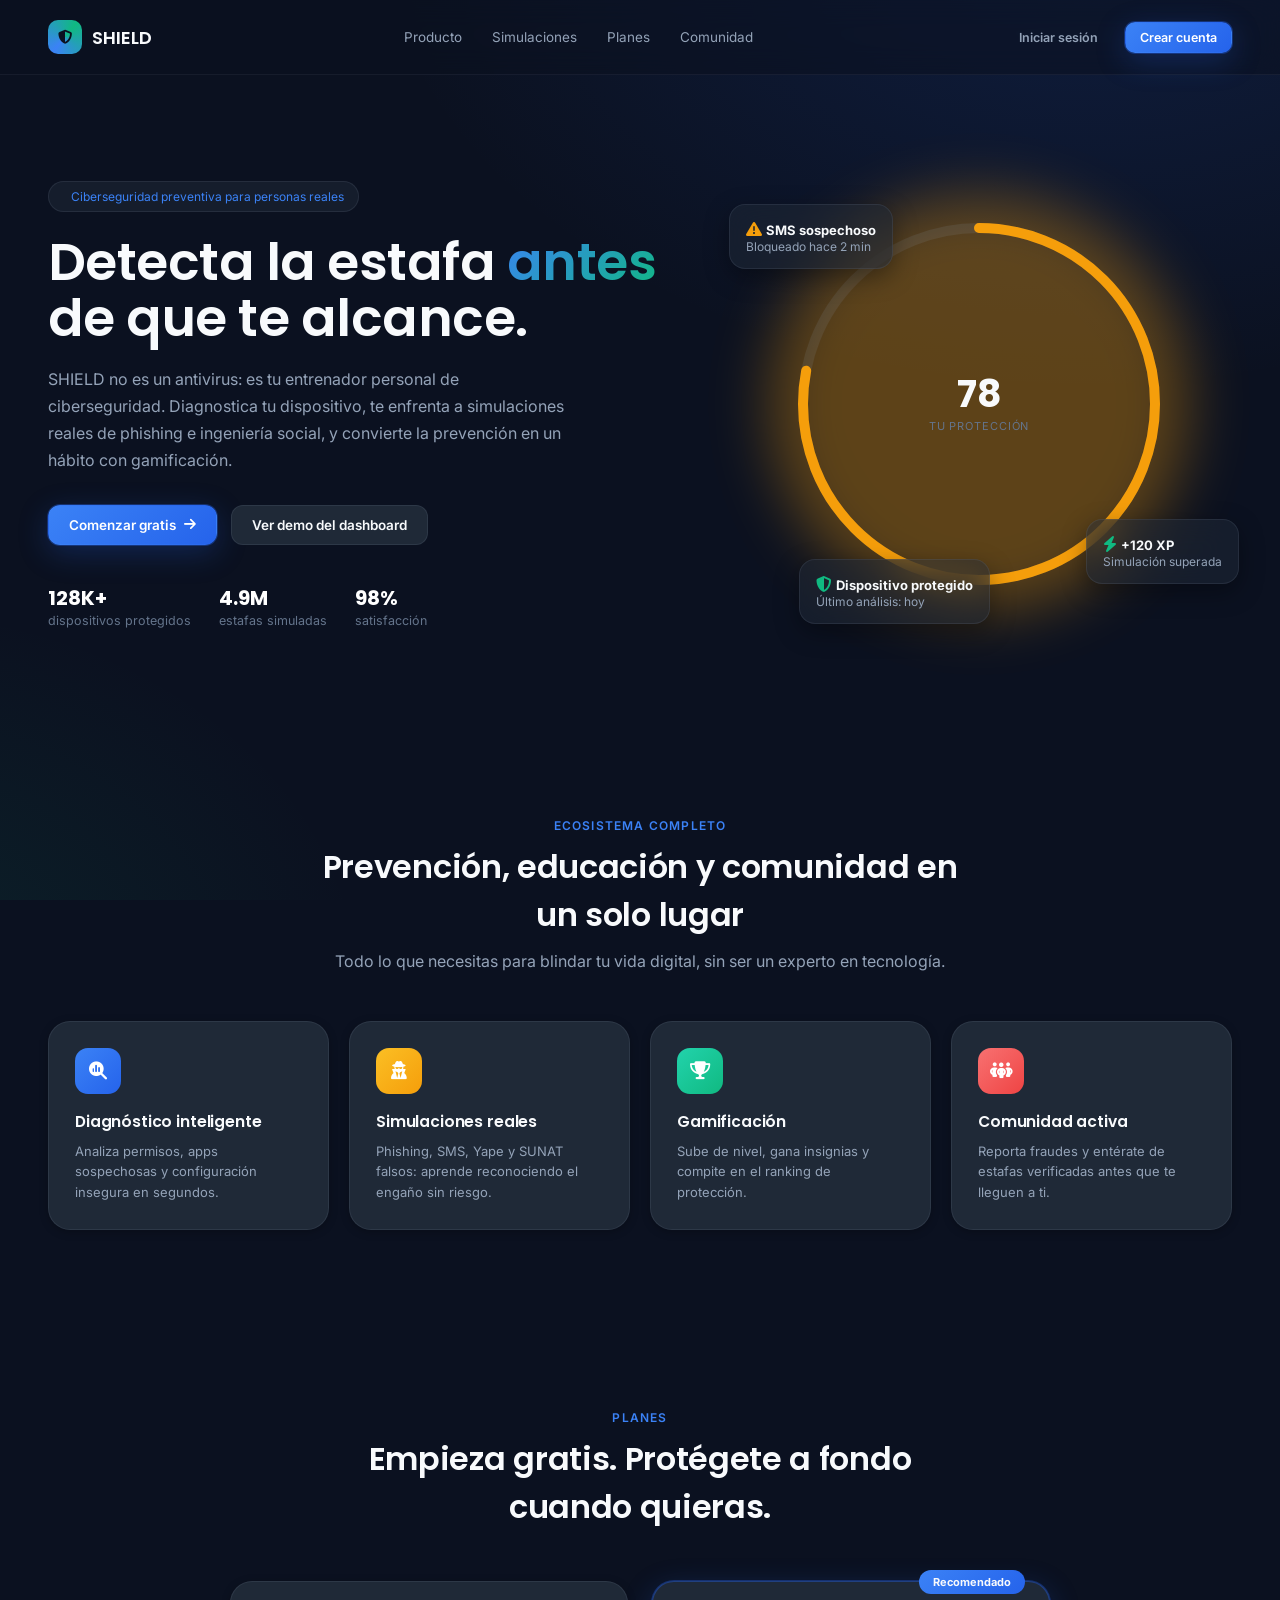
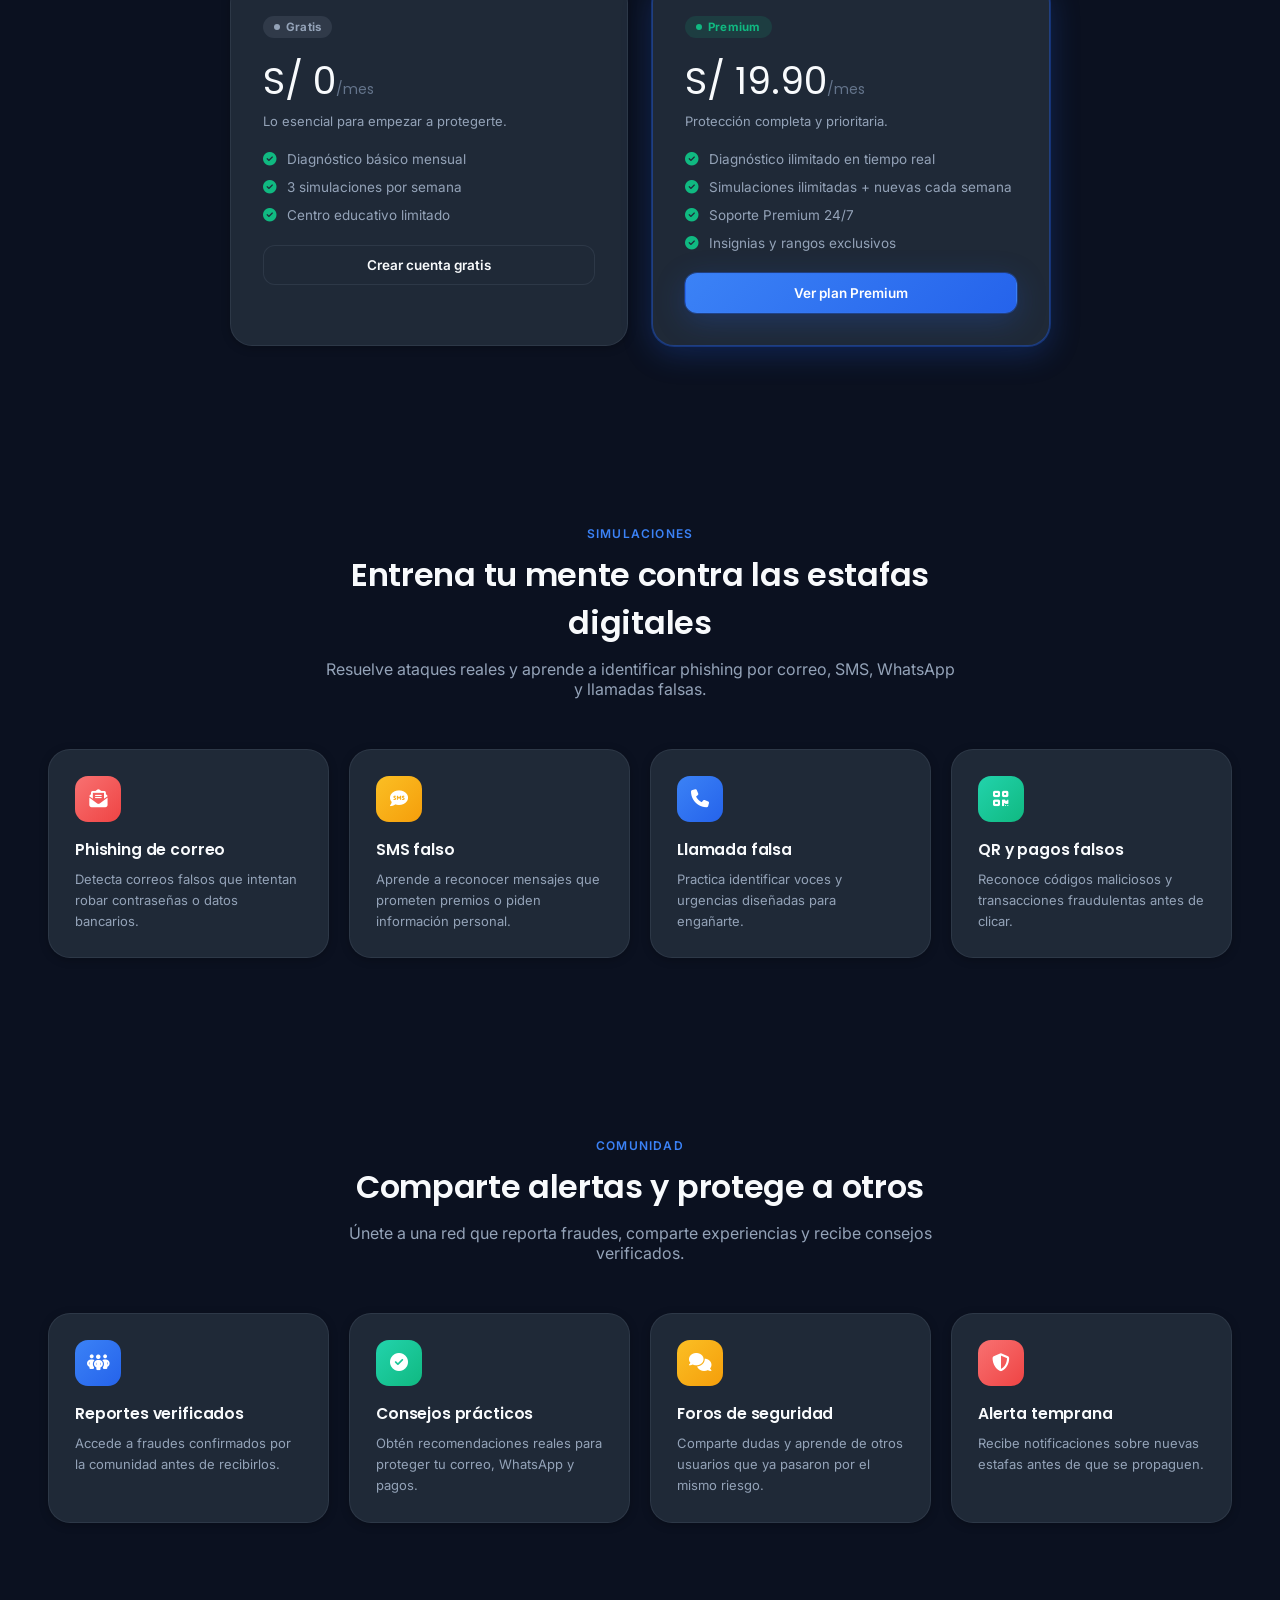
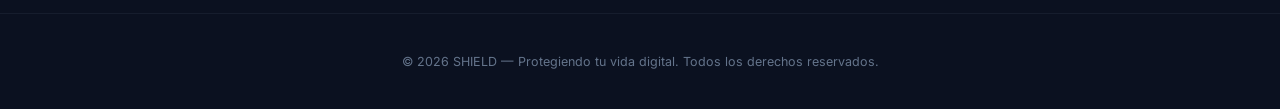
==== index.html @ 195b46ca "Ingresando el sistema SHIELD en un repositorio" ====
<!DOCTYPE html>
<html lang="es">
<head>
<meta charset="UTF-8">
<meta name="viewport" content="width=device-width, initial-scale=1.0">
<title>SHIELD — Protegiendo tu vida digital</title>
<link rel="preconnect" href="https://fonts.googleapis.com">
<link href="https://fonts.googleapis.com/css2?family=Inter:wght@400;500;600;700&family=Poppins:wght@500;600;700&family=Roboto+Mono:wght@500&display=swap" rel="stylesheet">
<link rel="stylesheet" href="https://cdnjs.cloudflare.com/ajax/libs/font-awesome/6.5.1/css/all.min.css">
<link rel="stylesheet" href="style.css">
<style>
  /* Estilos exclusivos de la landing (no forman parte del shell de la app) */
  body{ overflow-x:hidden; }
  .lp-nav{
    position:fixed; top:0; left:0; right:0; z-index:50; display:flex; align-items:center; justify-content:space-between;
    padding:20px 48px; backdrop-filter: blur(14px); background:rgba(11,17,32,.55); border-bottom:1px solid var(--border-soft);
  }
  .lp-nav .brand{ display:flex; align-items:center; gap:10px; font-family:var(--font-display); font-weight:600; font-size:18px; }
  .lp-nav .brand .mark{ width:34px; height:34px; border-radius:10px; background:conic-gradient(from 220deg,var(--secondary),var(--success),var(--secondary)); display:flex; align-items:center; justify-content:center; }
  .lp-nav .brand .mark i{ color:#0B1120; font-size:14px; }
  .lp-nav .links{ display:flex; gap:30px; font-size:13.5px; color:var(--text-dim); }
  .lp-nav .links a:hover{ color:#fff; }
  .lp-nav .cta{ display:flex; gap:12px; }

  .hero{ padding:180px 48px 100px; display:grid; grid-template-columns:1.1fr .9fr; gap:60px; max-width:1400px; margin:0 auto; align-items:center; }
  .hero-eyebrow{ display:inline-flex; align-items:center; gap:8px; padding:7px 14px; border-radius:999px; border:1px solid var(--border); background:var(--card-glass); font-size:12px; color:var(--secondary); margin-bottom:22px; }
  .hero h1{ font-size:52px; line-height:1.08; margin-bottom:20px; }
  .hero h1 span{ background:linear-gradient(135deg,var(--secondary),var(--success)); -webkit-background-clip:text; background-clip:text; color:transparent; }
  .hero p.lead{ font-size:16px; color:var(--text-dim); max-width:520px; line-height:1.7; margin-bottom:30px; }
  .hero-cta{ display:flex; gap:14px; margin-bottom:38px; }
  .hero-trust{ display:flex; gap:28px; color:var(--text-faint); font-size:12.5px; }
  .hero-trust b{ color:#fff; display:block; font-family:var(--font-display); font-size:20px; }

  .hero-visual{ position:relative; display:flex; align-items:center; justify-content:center; }
  .hero-visual .halo-wrap{ position:relative; width:380px; height:380px; }
  .float-card{
    position:absolute; background:var(--card-glass); border:1px solid var(--border); backdrop-filter: blur(16px);
    border-radius:16px; padding:14px 16px; box-shadow: var(--shadow-md); animation: floaty 5s ease-in-out infinite;
  }
  .float-card.c1{ top:-10px; left:-60px; animation-delay:.2s; }
  .float-card.c2{ bottom:10px; right:-70px; animation-delay:1s; }
  .float-card.c3{ bottom:-30px; left:10px; animation-delay:1.6s; }
  @keyframes floaty{ 0%,100%{ transform:translateY(0);} 50%{ transform:translateY(-12px);} }

  .lp-section{ padding:90px 48px; max-width:1400px; margin:0 auto; }
  .lp-section-head{ text-align:center; max-width:640px; margin:0 auto 50px; }
  .lp-section-head .eyebrow{ color:var(--secondary); font-size:12px; text-transform:uppercase; letter-spacing:.1em; font-weight:600; }
  .lp-section-head h2{ font-size:32px; margin-top:10px; }
  .lp-section-head p{ margin-top:12px; }

  .feature-grid{ display:grid; grid-template-columns:repeat(4,1fr); gap:20px; }
  .feature-card{ padding:26px; }
  .feature-card .icn{ width:46px; height:46px; border-radius:13px; display:flex; align-items:center; justify-content:center; font-size:18px; color:#fff; margin-bottom:16px; }
  .feature-card h3{ font-size:15.5px; margin-bottom:8px; }
  .feature-card p{ font-size:13px; line-height:1.6; }

  .plans-grid{ display:grid; grid-template-columns:1fr 1fr; gap:24px; max-width:820px; margin:0 auto; }
  .plan-card{ padding:32px; position:relative; }
  .plan-card.featured{ border:1px solid rgba(37,99,235,.4); box-shadow: var(--shadow-glow-blue); }
  .plan-card .tag{ position:absolute; top:-12px; right:24px; background:linear-gradient(135deg,var(--secondary),var(--primary)); padding:5px 14px; border-radius:999px; font-size:11px; font-weight:700; }
  .plan-card .price{ font-family:var(--font-display); font-size:38px; margin:14px 0 4px; }
  .plan-card ul{ margin:22px 0; display:flex; flex-direction:column; gap:12px; }
  .plan-card li{ display:flex; gap:10px; font-size:13.5px; color:var(--text-dim); }
  .plan-card li i{ color:var(--success); margin-top:2px; }

  .lp-footer{ padding:40px 48px; border-top:1px solid var(--border-soft); text-align:center; color:var(--text-faint); font-size:12.5px; }

  @media (max-width:1024px){
    .hero{ grid-template-columns:1fr; padding-top:140px; }
    .hero-visual{ order:-1; }
    .feature-grid{ grid-template-columns:repeat(2,1fr); }
    .plans-grid{ grid-template-columns:1fr; }
    .lp-nav .links{ display:none; }
  }
</style>
</head>
<body>

<nav class="lp-nav">
  <div class="brand"><div class="mark"><i class="fa-solid fa-shield-halved"></i></div> SHIELD</div>
  <div class="links">
    <a href="#producto">Producto</a>
    <a href="#simulaciones">Simulaciones</a>
    <a href="#planes">Planes</a>
    <a href="#comunidad">Comunidad</a>
  </div>
  <div class="cta">
    <a href="login.html" class="btn btn-ghost btn-sm">Iniciar sesión</a>
    <a href="login.html#registro" class="btn btn-primary btn-sm">Crear cuenta</a>
  </div>
</nav>

<header class="hero">
  <div>
    <div class="hero-eyebrow"><i class="fa-solid fa-sparkles"></i> Ciberseguridad preventiva para personas reales</div>
    <h1>Detecta la estafa <span>antes</span> de que te alcance.</h1>
    <p class="lead">SHIELD no es un antivirus: es tu entrenador personal de ciberseguridad. Diagnostica tu dispositivo, te enfrenta a simulaciones reales de phishing e ingeniería social, y convierte la prevención en un hábito con gamificación.</p>
    <div class="hero-cta">
      <a href="login.html#registro" class="btn btn-primary">Comenzar gratis <i class="fa-solid fa-arrow-right"></i></a>
      <a href="dashboard.html" class="btn btn-secondary">Ver demo del dashboard</a>
    </div>
    <div class="hero-trust">
      <div><b>128K+</b> dispositivos protegidos</div>
      <div><b>4.9M</b> estafas simuladas</div>
      <div><b>98%</b> satisfacción</div>
    </div>
  </div>
  <div class="hero-visual">
    <div class="halo-wrap">
      <div id="heroGauge"></div>
      <div class="float-card c1"><i class="fa-solid fa-triangle-exclamation text-warning"></i> <b class="fs-13">SMS sospechoso</b><p class="fs-12">Bloqueado hace 2 min</p></div>
      <div class="float-card c2"><i class="fa-solid fa-bolt text-success"></i> <b class="fs-13">+120 XP</b><p class="fs-12">Simulación superada</p></div>
      <div class="float-card c3"><i class="fa-solid fa-shield-halved text-success"></i> <b class="fs-13">Dispositivo protegido</b><p class="fs-12">Último análisis: hoy</p></div>
    </div>
  </div>
</header>

<section class="lp-section" id="producto">
  <div class="lp-section-head">
    <div class="eyebrow">Ecosistema completo</div>
    <h2>Prevención, educación y comunidad en un solo lugar</h2>
    <p>Todo lo que necesitas para blindar tu vida digital, sin ser un experto en tecnología.</p>
  </div>
  <div class="feature-grid">
    <div class="card feature-card">
      <div class="icn bg-blue"><i class="fa-solid fa-magnifying-glass-chart"></i></div>
      <h3>Diagnóstico inteligente</h3>
      <p>Analiza permisos, apps sospechosas y configuración insegura en segundos.</p>
    </div>
    <div class="card feature-card">
      <div class="icn bg-orange"><i class="fa-solid fa-user-secret"></i></div>
      <h3>Simulaciones reales</h3>
      <p>Phishing, SMS, Yape y SUNAT falsos: aprende reconociendo el engaño sin riesgo.</p>
    </div>
    <div class="card feature-card">
      <div class="icn bg-green"><i class="fa-solid fa-trophy"></i></div>
      <h3>Gamificación</h3>
      <p>Sube de nivel, gana insignias y compite en el ranking de protección.</p>
    </div>
    <div class="card feature-card">
      <div class="icn bg-red"><i class="fa-solid fa-people-group"></i></div>
      <h3>Comunidad activa</h3>
      <p>Reporta fraudes y entérate de estafas verificadas antes que te lleguen a ti.</p>
    </div>
  </div>
</section>

<section class="lp-section" id="planes">
  <div class="lp-section-head">
    <div class="eyebrow">Planes</div>
    <h2>Empieza gratis. Protégete a fondo cuando quieras.</h2>
  </div>
  <div class="plans-grid">
    <div class="card plan-card">
      <span class="badge badge-neutral">Gratis</span>
      <div class="price">S/ 0<span class="fs-14 text-faint">/mes</span></div>
      <p class="fs-13">Lo esencial para empezar a protegerte.</p>
      <ul>
        <li><i class="fa-solid fa-circle-check"></i> Diagnóstico básico mensual</li>
        <li><i class="fa-solid fa-circle-check"></i> 3 simulaciones por semana</li>
        <li><i class="fa-solid fa-circle-check"></i> Centro educativo limitado</li>
      </ul>
      <a href="login.html#registro" class="btn btn-secondary btn-block">Crear cuenta gratis</a>
    </div>
    <div class="card plan-card featured">
      <span class="tag">Recomendado</span>
      <span class="badge badge-bajo">Premium</span>
      <div class="price">S/ 19.90<span class="fs-14 text-faint">/mes</span></div>
      <p class="fs-13">Protección completa y prioritaria.</p>
      <ul>
        <li><i class="fa-solid fa-circle-check"></i> Diagnóstico ilimitado en tiempo real</li>
        <li><i class="fa-solid fa-circle-check"></i> Simulaciones ilimitadas + nuevas cada semana</li>
        <li><i class="fa-solid fa-circle-check"></i> Soporte Premium 24/7</li>
        <li><i class="fa-solid fa-circle-check"></i> Insignias y rangos exclusivos</li>
      </ul>
      <a href="premium.html" class="btn btn-primary btn-block">Ver plan Premium</a>
    </div>
  </div>
</section>

<section class="lp-section" id="simulaciones">
  <div class="lp-section-head">
    <div class="eyebrow">Simulaciones</div>
    <h2>Entrena tu mente contra las estafas digitales</h2>
    <p>Resuelve ataques reales y aprende a identificar phishing por correo, SMS, WhatsApp y llamadas falsas.</p>
  </div>
  <div class="feature-grid">
    <div class="card feature-card">
      <div class="icn bg-red"><i class="fa-solid fa-envelope-open-text"></i></div>
      <h3>Phishing de correo</h3>
      <p>Detecta correos falsos que intentan robar contraseñas o datos bancarios.</p>
    </div>
    <div class="card feature-card">
      <div class="icn bg-orange"><i class="fa-solid fa-comment-sms"></i></div>
      <h3>SMS falso</h3>
      <p>Aprende a reconocer mensajes que prometen premios o piden información personal.</p>
    </div>
    <div class="card feature-card">
      <div class="icn bg-blue"><i class="fa-solid fa-phone"></i></div>
      <h3>Llamada falsa</h3>
      <p>Practica identificar voces y urgencias diseñadas para engañarte.</p>
    </div>
    <div class="card feature-card">
      <div class="icn bg-green"><i class="fa-solid fa-qrcode"></i></div>
      <h3>QR y pagos falsos</h3>
      <p>Reconoce códigos maliciosos y transacciones fraudulentas antes de clicar.</p>
    </div>
  </div>
</section>

<section class="lp-section" id="comunidad">
  <div class="lp-section-head">
    <div class="eyebrow">Comunidad</div>
    <h2>Comparte alertas y protege a otros</h2>
    <p>Únete a una red que reporta fraudes, comparte experiencias y recibe consejos verificados.</p>
  </div>
  <div class="feature-grid">
    <div class="card feature-card">
      <div class="icn bg-blue"><i class="fa-solid fa-people-group"></i></div>
      <h3>Reportes verificados</h3>
      <p>Accede a fraudes confirmados por la comunidad antes de recibirlos.</p>
    </div>
    <div class="card feature-card">
      <div class="icn bg-green"><i class="fa-solid fa-circle-check"></i></div>
      <h3>Consejos prácticos</h3>
      <p>Obtén recomendaciones reales para proteger tu correo, WhatsApp y pagos.</p>
    </div>
    <div class="card feature-card">
      <div class="icn bg-orange"><i class="fa-solid fa-comments"></i></div>
      <h3>Foros de seguridad</h3>
      <p>Comparte dudas y aprende de otros usuarios que ya pasaron por el mismo riesgo.</p>
    </div>
    <div class="card feature-card">
      <div class="icn bg-red"><i class="fa-solid fa-shield-halved"></i></div>
      <h3>Alerta temprana</h3>
      <p>Recibe notificaciones sobre nuevas estafas antes de que se propaguen.</p>
    </div>
  </div>
</section>

<footer class="lp-footer">
  © 2026 SHIELD — Protegiendo tu vida digital. Todos los derechos reservados.
</footer>

<script src="app.js"></script>
<script>
  document.getElementById('heroGauge').innerHTML = Shield.gaugeSVG(78, { size: 380, stroke:14, sub:'Tu protección' });
  Shield.animateGauges();
</script>
</body>
</html>
---- style.css ----
/* ==========================================================================
   SHIELD — DESIGN SYSTEM
   Arquitectura CSS profesional · misma identidad visual, base optimizada
   ========================================================================== */

/* ==========================================
   VARIABLES
========================================== */
:root {
  /* ---- superficies ---- */
  --bg: #0B1120;
  --bg-radial:
    radial-gradient(1200px 800px at 85% -10%, rgba(37, 99, 235, .16), transparent 60%),
    radial-gradient(900px 700px at -10% 110%, rgba(16, 185, 129, .10), transparent 55%);
  --panel: #111827;
  --card: #1F2937;
  --card-glass: rgba(31, 41, 55, .55);
  --border: rgba(148, 163, 184, .12);
  --border-soft: rgba(148, 163, 184, .08);

  /* ---- marca ---- */
  --primary: #2563EB;
  --primary-600: #1D4ED8;
  --secondary: #3B82F6;
  --success: #10B981;
  --danger: #EF4444;
  --warning: #F59E0B;

  /* ---- gradientes reutilizables ---- */
  --grad-blue: linear-gradient(135deg, var(--secondary), var(--primary));
  --grad-green: linear-gradient(135deg, #22D3AC, var(--success));
  --grad-red: linear-gradient(135deg, #F87171, var(--danger));
  --grad-orange: linear-gradient(135deg, #FBBF24, var(--warning));

  /* ---- texto ---- */
  --text: #F8FAFC;
  --text-dim: #94A3B8;
  --text-faint: #64748B;

  /* ---- tipografía ---- */
  --font-display: 'Poppins', 'Inter', sans-serif;
  --font-body: 'Inter', sans-serif;
  --font-mono: 'Roboto Mono', 'Roboto', monospace;

  /* ---- geometría ---- */
  --radius-sm: 10px;
  --radius-md: 16px;
  --radius-lg: 22px;
  --radius-full: 999px;

  /* ---- bordes reutilizables ---- */
  --border-1: 1px solid var(--border);
  --border-soft-1: 1px solid var(--border-soft);

  /* ---- sombras ---- */
  --shadow-sm: 0 2px 8px rgba(0, 0, 0, .25);
  --shadow-md: 0 8px 24px rgba(0, 0, 0, .35);
  --shadow-lg: 0 20px 50px rgba(0, 0, 0, .45);
  --shadow-glow-blue: 0 0 0 1px rgba(37, 99, 235, .35), 0 8px 30px rgba(37, 99, 235, .25);
  --shadow-glow-green: 0 0 0 1px rgba(16, 185, 129, .35), 0 8px 30px rgba(16, 185, 129, .2);

  /* ---- espaciado (design tokens) ---- */
  --space-1: .375rem;   /* 6px  */
  --space-2: .5rem;     /* 8px  */
  --space-3: .75rem;    /* 12px */
  --space-4: 1rem;      /* 16px */
  --space-5: 1.25rem;   /* 20px */
  --space-6: 1.5rem;    /* 24px */
  --space-7: 1.75rem;   /* 28px */
  --space-8: 2rem;      /* 32px */

  /* ---- transiciones reutilizables ---- */
  --ease: cubic-bezier(.22, .9, .32, 1);
  --transition-fast: .15s var(--ease);
  --transition-base: .2s var(--ease);
  --transition-slow: .3s var(--ease);

  /* ---- layout ---- */
  --sidebar-w: 268px;
  --sidebar-w-collapsed: 80px;
  --header-h: 70px;
  --content-max-w: 1400px;
}

/* ==========================================
   RESET
========================================== */
*, *::before, *::after { box-sizing: border-box; }

html, body { height: 100%; }

body {
  margin: 0;
  min-height: 100vh;
  background: var(--bg-radial), var(--bg);
  background-attachment: fixed;
  color: var(--text);
  font-family: var(--font-body);
  -webkit-font-smoothing: antialiased;
}

p { margin: 0; color: var(--text-dim); }
a { color: inherit; text-decoration: none; }
ul { list-style: none; margin: 0; padding: 0; }
button { font-family: inherit; cursor: pointer; }
input, select, textarea { font-family: inherit; }

::selection { background: rgba(37, 99, 235, .35); }
::-webkit-scrollbar { width: 8px; height: 8px; }
::-webkit-scrollbar-thumb { background: rgba(148, 163, 184, .25); border-radius: 10px; }
::-webkit-scrollbar-thumb:hover { background: rgba(148, 163, 184, .4); }
:focus-visible { outline: 2px solid var(--secondary); outline-offset: 2px; border-radius: 6px; }

@media (prefers-reduced-motion: reduce) {
  *, *::before, *::after {
    animation-duration: .01ms !important;
    animation-iteration-count: 1 !important;
    transition-duration: .01ms !important;
  }
}

/* ==========================================
   TIPOGRAFÍA
========================================== */
h1, h2, h3, h4, h5 {
  font-family: var(--font-display);
  font-weight: 600;
  margin: 0 0 .25rem;
  letter-spacing: -.01em;
}

.fw-600 { font-weight: 600; }
.fw-700 { font-weight: 700; }
.fs-12 { font-size: .75rem; }
.fs-13 { font-size: .8125rem; }
.fs-14 { font-size: .875rem; }
.text-dim { color: var(--text-dim); }
.text-faint { color: var(--text-faint); }
.text-success { color: var(--success); }
.text-danger { color: var(--danger); }
.text-warning { color: var(--warning); }
.text-center { text-align: center; }

/* ==========================================
   LAYOUT
========================================== */
.container {
  max-width: var(--content-max-w);
  margin: 0 auto;
  padding: 0 2rem;
}

/* App shell: sidebar + header + main, resuelto 100% con Grid.
   El ancho del sidebar se controla con una sola variable en grid-template-columns,
   por lo que el main se adapta automáticamente al expandir/colapsar. */
.app-shell {
  display: grid;
  grid-template-columns: var(--sidebar-w) 1fr;
  grid-template-rows: var(--header-h) auto;
  grid-template-areas:
    "sidebar header"
    "sidebar main";
  min-height: 100vh;
  transition: grid-template-columns var(--transition-slow);
}

/* Sidebar colapsado a modo icono (80px) */
.app-shell.is-collapsed {
  grid-template-columns: var(--sidebar-w-collapsed) 1fr;
}

/* Sidebar completamente oculto (modo enfoque en desktop) */
.app-shell.sidebar-hidden {
  grid-template-columns: 0 1fr;
}
.app-shell.sidebar-hidden .sidebar {
  transform: translateX(-100%);
}

/* ==========================================
   SIDEBAR
========================================== */
.sidebar {
  grid-area: sidebar;
  position: sticky;
  top: 0;
  height: 100vh;
  overflow-y: auto;
  overflow-x: hidden;
  display: flex;
  flex-direction: column;
  padding: 1.375rem 1rem;
  z-index: 40;
  background: linear-gradient(180deg, rgba(17, 24, 39, .9), rgba(11, 17, 32, .9));
  border-right: var(--border-1);
  backdrop-filter: blur(16px);
  transition: transform var(--transition-slow);
}

.sidebar-brand {
  display: flex;
  align-items: center;
  gap: .75rem;
  padding: .375rem .625rem 1.375rem;
}
.sidebar-brand .logo-mark {
  width: 38px;
  height: 38px;
  flex: none;
  border-radius: 12px;
  display: flex;
  align-items: center;
  justify-content: center;
  background: conic-gradient(from 220deg, var(--secondary), var(--success), var(--secondary));
  box-shadow: var(--shadow-glow-blue);
}
.sidebar-brand .logo-mark i { color: var(--bg); font-size: 16px; }
.sidebar-brand .brand-text { overflow: hidden; white-space: nowrap; }
.sidebar-brand .brand-text b { font-family: var(--font-display); font-size: 1.0625rem; letter-spacing: .02em; }
.sidebar-brand .brand-text span { display: block; font-size: .6875rem; color: var(--text-faint); }

/* Mini score gamificado del sidebar */
.sidebar-mini-score {
  margin: 0 .25rem 1.125rem;
  padding: .875rem;
  display: flex;
  align-items: center;
  gap: .75rem;
  border-radius: var(--radius-md);
  background: var(--card-glass);
  border: var(--border-1);
}
.sidebar-mini-score .ring-mini { width: 44px; height: 44px; flex: none; }
.sidebar-mini-score .ring-mini svg { width: 100%; height: 100%; }
.sidebar-mini-score .label { font-size: .6875rem; color: var(--text-faint); text-transform: uppercase; letter-spacing: .06em; }
.sidebar-mini-score .value { font-family: var(--font-display); font-size: 1.125rem; font-weight: 600; }

.nav-group { margin-bottom: .875rem; }
.nav-group-title {
  padding: .5rem .75rem .375rem;
  font-size: .6875rem;
  text-transform: uppercase;
  letter-spacing: .08em;
  color: var(--text-faint);
  white-space: nowrap;
  overflow: hidden;
}
.nav-item {
  position: relative;
  display: flex;
  align-items: center;
  gap: .875rem;
  padding: .6875rem .75rem;
  margin: .125rem 0;
  border-radius: 12px;
  font-size: .875rem;
  font-weight: 500;
  color: var(--text-dim);
  white-space: nowrap;
  overflow: hidden;
  transition: background var(--transition-fast), color var(--transition-fast), transform var(--transition-fast);
}
.nav-item i { width: 20px; flex: none; text-align: center; font-size: .9375rem; }
.nav-item:hover { background: rgba(148, 163, 184, .08); color: var(--text); }
.nav-item.active {
  color: #fff;
  background: linear-gradient(90deg, rgba(37, 99, 235, .22), rgba(37, 99, 235, .02));
  box-shadow: inset 0 0 0 1px rgba(37, 99, 235, .3);
}
.nav-item.active::before {
  content: '';
  position: absolute;
  left: -16px; top: 8px; bottom: 8px;
  width: 4px;
  border-radius: 4px;
  background: var(--secondary);
}
.nav-item .nav-badge {
  margin-left: auto;
  padding: .125rem .4375rem;
  border-radius: var(--radius-full);
  font-size: .625rem;
  font-weight: 700;
  color: #fff;
  background: var(--danger);
}
.sidebar-footer {
  margin-top: auto;
  padding-top: .75rem;
  border-top: var(--border-soft-1);
}

/* Estado colapsado: solo iconos, sin texto */
.app-shell.is-collapsed .brand-text,
.app-shell.is-collapsed .sidebar-mini-score .label,
.app-shell.is-collapsed .sidebar-mini-score .value,
.app-shell.is-collapsed .nav-group-title,
.app-shell.is-collapsed .nav-item span {
  display: none;
}
.app-shell.is-collapsed .nav-item { justify-content: center; padding: .6875rem 1rem; }
.app-shell.is-collapsed .sidebar-mini-score { justify-content: center; padding: .875rem .75rem; }
.app-shell.is-collapsed .sidebar-brand { justify-content: center; }

.sidebar-close { display: none; }

/* ==========================================
   HEADER
========================================== */
.header {
  grid-area: header;
  height: var(--header-h);
  display: flex;
  align-items: center;
  gap: 1.125rem;
  padding: 0 1.75rem;
  background: rgba(11, 17, 32, .72);
  backdrop-filter: blur(14px);
  border-bottom: var(--border-1);
}

.header-toggle {
  width: 38px;
  height: 38px;
  display: flex;
  align-items: center;
  justify-content: center;
  border-radius: 10px;
  border: var(--border-1);
  background: var(--card);
  color: var(--text-dim);
  transition: color var(--transition-fast), border-color var(--transition-fast);
}
.header-toggle:hover { color: #fff; border-color: var(--secondary); }

.breadcrumbs { display: flex; align-items: center; gap: .5rem; font-size: .8125rem; color: var(--text-faint); }
.breadcrumbs .current { color: var(--text); font-weight: 600; }

.header-search {
  flex: 1;
  max-width: 380px;
  display: flex;
  align-items: center;
  gap: .625rem;
  padding: .5625rem 1rem;
  border-radius: var(--radius-full);
  background: var(--card);
  border: var(--border-1);
  color: var(--text-faint);
  transition: border-color var(--transition-fast);
}
.header-search:focus-within { border-color: var(--secondary); }
.header-search input { width: 100%; background: none; border: none; color: var(--text); font-size: .8125rem; }
.header-search input::placeholder { color: var(--text-faint); }

.header-actions { margin-left: auto; display: flex; align-items: center; gap: .625rem; }
.icon-btn {
  position: relative;
  width: 40px;
  height: 40px;
  display: flex;
  align-items: center;
  justify-content: center;
  border-radius: 12px;
  background: var(--card);
  border: var(--border-1);
  color: var(--text-dim);
  transition: color var(--transition-fast), border-color var(--transition-fast), transform var(--transition-fast);
}
.icon-btn:hover { color: #fff; border-color: var(--secondary); transform: translateY(-1px); }
.icon-btn .dot {
  position: absolute;
  top: 6px; right: 7px;
  width: 8px; height: 8px;
  border-radius: 50%;
  background: var(--danger);
  border: 2px solid var(--panel);
}

.header-user { display: flex; align-items: center; gap: .625rem; padding-left: .625rem; border-left: var(--border-soft-1); }
.avatar {
  width: 38px;
  height: 38px;
  flex: none;
  display: flex;
  align-items: center;
  justify-content: center;
  border-radius: 50%;
  font-weight: 700;
  font-size: .875rem;
  color: #fff;
  background: var(--grad-green);
}
.header-user .who b { display: block; font-size: .8125rem; }
.header-user .who span { font-size: .6875rem; color: var(--text-faint); }

/* ==========================================
   MAIN
========================================== */
.main {
  grid-area: main;
  padding: 1.5rem;
}

.page-title-row {
  display: flex;
  align-items: flex-end;
  justify-content: space-between;
  flex-wrap: wrap;
  gap: .875rem;
  margin-bottom: 1.375rem;
}
.page-title-row h1 { font-size: clamp(1.25rem, 1.1rem + .6vw, 1.5rem); }
.page-title-row .subtitle { margin-top: .25rem; font-size: .8438rem; color: var(--text-dim); }

/* ==========================================
   GRID
========================================== */
.grid { display: grid; gap: 1.25rem; }
.grid-4 { grid-template-columns: repeat(4, 1fr); }
.grid-3 { grid-template-columns: repeat(3, 1fr); }
.grid-2 { grid-template-columns: repeat(2, 1fr); }
.grid-main { grid-template-columns: 2fr 1fr; }

/* ==========================================
   TARJETAS
========================================== */
.card {
  padding: 1.375rem;
  border-radius: var(--radius-lg);
  background: var(--card);
  border: var(--border-1);
  box-shadow: var(--shadow-sm);
  transition: transform var(--transition-base), box-shadow var(--transition-base), border-color var(--transition-base);
}
.card:hover { transform: translateY(-3px); box-shadow: var(--shadow-md); border-color: rgba(148, 163, 184, .22); }
.card.glass {
  background: var(--card-glass);
  border: 1px solid rgba(255, 255, 255, .06);
  backdrop-filter: blur(18px);
}
.card-header { display: flex; align-items: center; justify-content: space-between; margin-bottom: 1rem; }
.card-header h3 { font-size: .9375rem; }
.card-eyebrow { font-size: .6875rem; text-transform: uppercase; letter-spacing: .08em; color: var(--text-faint); }

/* ==========================================
   BOTONES
========================================== */
.btn {
  display: inline-flex;
  align-items: center;
  justify-content: center;
  gap: .5rem;
  padding: .6875rem 1.25rem;
  border-radius: 12px;
  border: 1px solid transparent;
  font-size: .8438rem;
  font-weight: 600;
  white-space: nowrap;
  transition: transform var(--transition-fast), box-shadow var(--transition-fast), background var(--transition-fast), border-color var(--transition-fast);
}
.btn:active { transform: scale(.97); }
.btn-primary { color: #fff; background: var(--grad-blue); box-shadow: var(--shadow-glow-blue); }
.btn-primary:hover { transform: translateY(-2px); box-shadow: 0 12px 30px rgba(37, 99, 235, .35); }
.btn-secondary { color: var(--text); background: var(--card); border-color: var(--border); }
.btn-secondary:hover { color: #fff; border-color: var(--secondary); }
.btn-ghost { color: var(--text-dim); background: transparent; }
.btn-ghost:hover { color: #fff; background: rgba(148, 163, 184, .08); }
.btn-success { color: #03150F; background: var(--grad-green); box-shadow: var(--shadow-glow-green); }
.btn-danger { color: #fff; background: var(--grad-red); }
.btn-sm { padding: .4375rem .875rem; font-size: .7813rem; border-radius: 10px; }
.btn-block { width: 100%; }
.btn[disabled] { opacity: .5; cursor: not-allowed; transform: none !important; }

/* ==========================================
   BADGES
========================================== */
.badge {
  display: inline-flex;
  align-items: center;
  gap: .375rem;
  padding: .25rem .6875rem;
  border-radius: var(--radius-full);
  font-size: .7188rem;
  font-weight: 700;
  letter-spacing: .02em;
}
.badge::before { content: ''; width: 6px; height: 6px; border-radius: 50%; background: currentColor; }
.badge-critico { color: var(--danger); background: rgba(239, 68, 68, .14); }
.badge-alto { color: var(--warning); background: rgba(245, 158, 11, .14); }
.badge-medio { color: var(--secondary); background: rgba(59, 130, 246, .14); }
.badge-bajo { color: var(--success); background: rgba(16, 185, 129, .14); }
.badge-neutral { color: var(--text-dim); background: rgba(148, 163, 184, .14); }

/* Filtros / chips relacionados */
.filter-bar { display: flex; align-items: center; gap: .75rem; flex-wrap: wrap; margin-bottom: 1.25rem; }
.chip {
  padding: .5rem 1rem;
  border-radius: var(--radius-full);
  border: var(--border-1);
  background: var(--card);
  font-size: .7813rem;
  color: var(--text-dim);
  transition: color var(--transition-fast), border-color var(--transition-fast), background var(--transition-fast);
}
.chip:hover { color: #fff; border-color: var(--secondary); }
.chip.active { color: #fff; background: var(--grad-blue); border-color: transparent; }

/* ==========================================
   FORMULARIOS
========================================== */
.field { margin-bottom: 1.125rem; }
.field label { display: block; margin-bottom: .4375rem; font-size: .7813rem; font-weight: 500; color: var(--text-dim); }
.field .hint { margin-top: .375rem; font-size: .7188rem; color: var(--text-faint); }
.field input, .field select {
  width: 100%;
  padding: .75rem .875rem .75rem 2.5rem;
  border-radius: 12px;
  background: var(--card);
  border: var(--border-1);
  color: var(--text);
  font-size: .8438rem;
  transition: border-color var(--transition-fast), box-shadow var(--transition-fast);
}
.field input:focus, .field select:focus {
  outline: none;
  border-color: var(--secondary);
  box-shadow: 0 0 0 3px rgba(37, 99, 235, .15);
}
.input-wrap { position: relative; }
.input-wrap i { position: absolute; left: 14px; top: 50%; transform: translateY(-50%); color: var(--text-faint); font-size: .875rem; }
.input-wrap .toggle-pass { left: auto; right: 14px; cursor: pointer; }
.checkbox-row { display: flex; align-items: center; gap: .5rem; font-size: .8125rem; color: var(--text-dim); }

/* ==========================================
   TABLAS
========================================== */
.table { width: 100%; border-collapse: collapse; font-size: .8438rem; }
.table th {
  padding: .75rem .875rem;
  text-align: left;
  font-size: .7188rem;
  font-weight: 600;
  text-transform: uppercase;
  letter-spacing: .05em;
  color: var(--text-faint);
  border-bottom: var(--border-1);
}
.table td { padding: .875rem; border-bottom: var(--border-soft-1); }
.table tr:hover td { background: rgba(148, 163, 184, .04); }

/* ==========================================
   DASHBOARD
========================================== */
.stat-tile { display: flex; flex-direction: column; gap: .625rem; }
.stat-tile .icon {
  width: 42px; height: 42px;
  display: flex; align-items: center; justify-content: center;
  border-radius: 12px;
  font-size: 1.0625rem;
  color: #fff;
}
.stat-tile .value { font-family: var(--font-display); font-size: clamp(1.375rem, 1.2rem + .8vw, 1.625rem); font-weight: 600; }
.stat-tile .label { font-size: .7813rem; color: var(--text-dim); }
.stat-tile .delta { display: inline-flex; align-items: center; gap: .25rem; font-size: .7188rem; font-weight: 600; }
.delta.up { color: var(--success); }
.delta.down { color: var(--danger); }

.bg-blue { background: var(--grad-blue); }
.bg-green { background: var(--grad-green); }
.bg-red { background: var(--grad-red); }
.bg-orange { background: var(--grad-orange); }

/* ==========================================
   GAMIFICACIÓN
========================================== */
/* Circular gauge — Halo Shield score */
.gauge { position: relative; display: flex; align-items: center; justify-content: center; }
.gauge svg { transform: rotate(-90deg); }
.gauge circle { fill: none; stroke-width: 10; }
.gauge .track { stroke: rgba(148, 163, 184, .12); }
.gauge .value-ring { stroke-linecap: round; transition: stroke-dashoffset 1.4s var(--ease), stroke .5s ease; }
.gauge .gauge-center { position: absolute; inset: 0; display: flex; flex-direction: column; align-items: center; justify-content: center; }
.gauge .gauge-number { font-family: var(--font-display); font-weight: 700; font-size: clamp(1.75rem, 1.4rem + 1.2vw, 2.375rem); line-height: 1; }
.gauge .gauge-sub { margin-top: .375rem; font-size: .6875rem; text-transform: uppercase; letter-spacing: .08em; color: var(--text-faint); }
.gauge-glow { position: absolute; inset: -20px; border-radius: 50%; filter: blur(30px); opacity: .35; z-index: -1; }

/* Progress bar */
.progress { height: 9px; border-radius: var(--radius-full); background: rgba(148, 163, 184, .12); overflow: hidden; position: relative; }
.progress > span {
  display: block;
  height: 100%;
  width: 0%;
  border-radius: var(--radius-full);
  background: linear-gradient(90deg, var(--secondary), var(--success));
  transition: width 1.1s var(--ease);
}
.progress.thin { height: 6px; }
.progress-row { display: flex; align-items: center; justify-content: space-between; margin-bottom: .375rem; font-size: .75rem; color: var(--text-dim); }

/* ==========================================
   OVERLAYS (modal, toast, dropdown, panel, tooltip)
========================================== */
.modal-overlay {
  position: fixed; inset: 0;
  z-index: 300;
  display: flex; align-items: center; justify-content: center;
  background: rgba(5, 9, 18, .65);
  backdrop-filter: blur(4px);
  opacity: 0;
  pointer-events: none;
  transition: opacity .25s var(--ease);
}
.modal-overlay.open { opacity: 1; pointer-events: auto; }
.modal {
  width: min(480px, 90vw);
  padding: 1.625rem;
  border-radius: var(--radius-lg);
  background: var(--panel);
  border: var(--border-1);
  box-shadow: var(--shadow-lg);
  transform: scale(.94) translateY(10px);
  transition: transform .3s var(--ease);
}
.modal-overlay.open .modal { transform: none; }
.modal-header { display: flex; align-items: center; justify-content: space-between; margin-bottom: .875rem; }
.modal-close { background: none; border: none; color: var(--text-faint); font-size: 1rem; }
.modal-footer { display: flex; justify-content: flex-end; gap: .625rem; margin-top: 1.25rem; }

.toast-stack { position: fixed; top: 20px; right: 20px; z-index: 200; width: 340px; display: flex; flex-direction: column; gap: .625rem; }
.toast {
  display: flex;
  align-items: flex-start;
  gap: .75rem;
  padding: .875rem 1rem;
  border-radius: 14px;
  background: rgba(17, 24, 39, .92);
  border: var(--border-1);
  backdrop-filter: blur(14px);
  box-shadow: var(--shadow-lg);
  animation: toast-in .35s var(--ease);
}
.toast .toast-icon { width: 32px; height: 32px; flex: none; display: flex; align-items: center; justify-content: center; border-radius: 9px; color: #fff; }
.toast.success .toast-icon { background: var(--success); }
.toast.error .toast-icon { background: var(--danger); }
.toast.warning .toast-icon { background: var(--warning); }
.toast.info .toast-icon { background: var(--secondary); }
.toast .toast-body b { display: block; margin-bottom: .125rem; font-size: .8125rem; }
.toast .toast-body p { font-size: .75rem; }
.toast .toast-close { margin-left: auto; background: none; border: none; color: var(--text-faint); }
.toast.leaving { animation: toast-out .25s var(--ease) forwards; }
@keyframes toast-in { from { opacity: 0; transform: translateX(24px); } to { opacity: 1; transform: none; } }
@keyframes toast-out { to { opacity: 0; transform: translateX(24px); } }

.skeleton { position: relative; overflow: hidden; border-radius: 10px; background: rgba(148, 163, 184, .08); }
.skeleton::after {
  content: '';
  position: absolute; inset: 0;
  background: linear-gradient(90deg, transparent, rgba(148, 163, 184, .16), transparent);
  animation: shimmer 1.5s infinite;
}
@keyframes shimmer { from { transform: translateX(-100%); } to { transform: translateX(100%); } }

[data-tooltip] { position: relative; }
[data-tooltip]::before {
  content: attr(data-tooltip);
  position: absolute;
  bottom: calc(100% + 8px); left: 50%;
  transform: translateX(-50%);
  padding: .375rem .625rem;
  border-radius: 8px;
  background: var(--bg);
  color: #fff;
  border: var(--border-1);
  font-size: .7188rem;
  white-space: nowrap;
  opacity: 0;
  pointer-events: none;
  transition: .15s var(--ease);
  z-index: 60;
}
[data-tooltip]:hover::before { opacity: 1; bottom: calc(100% + 12px); }
.app-shell.is-collapsed [data-tooltip]::before { left: calc(100% + 12px); bottom: 50%; transform: translateY(50%); }
.app-shell.is-collapsed [data-tooltip]:hover::before { left: calc(100% + 20px); }

.dropdown { position: relative; }
.dropdown-menu {
  position: absolute; top: calc(100% + 8px); right: 0;
  min-width: 190px;
  padding: .5rem;
  border-radius: 14px;
  background: var(--panel);
  border: var(--border-1);
  box-shadow: var(--shadow-lg);
  opacity: 0;
  transform: translateY(-6px);
  pointer-events: none;
  transition: .18s var(--ease);
  z-index: 100;
}
.dropdown.open .dropdown-menu { opacity: 1; transform: none; pointer-events: auto; }
.dropdown-menu a { display: flex; align-items: center; gap: .625rem; padding: .5625rem .625rem; border-radius: 9px; font-size: .8125rem; color: var(--text-dim); }
.dropdown-menu a:hover { background: rgba(148, 163, 184, .08); color: #fff; }
.dropdown-menu hr { margin: .375rem 0; border: none; border-top: var(--border-soft-1); }

.side-panel-overlay { position: fixed; inset: 0; z-index: 250; background: rgba(5, 9, 18, .55); opacity: 0; pointer-events: none; transition: .25s var(--ease); }
.side-panel-overlay.open { opacity: 1; pointer-events: auto; }
.side-panel {
  position: fixed; top: 0; right: 0;
  height: 100vh;
  width: min(420px, 92vw);
  padding: 1.5rem;
  overflow-y: auto;
  background: var(--panel);
  border-left: var(--border-1);
  z-index: 260;
  transform: translateX(100%);
  transition: transform .32s var(--ease);
}
.side-panel-overlay.open .side-panel { transform: none; }

.app-loader {
  position: fixed; inset: 0;
  z-index: 400;
  display: flex; flex-direction: column; align-items: center; justify-content: center;
  gap: 1rem;
  background: var(--bg);
  transition: opacity .4s var(--ease), visibility .4s, pointer-events .4s;
}
.app-loader.hidden { opacity: 0; visibility: hidden; pointer-events: none; }
.loader-ring {
  width: 56px; height: 56px;
  border-radius: 50%;
  border: 3px solid rgba(148, 163, 184, .15);
  border-top-color: var(--secondary);
  animation: spin 1s linear infinite;
}
@keyframes spin { to { transform: rotate(360deg); } }

/* ==========================================
   AUTENTICACIÓN
========================================== */
.auth-shell { min-height: 100vh; display: grid; grid-template-columns: 1fr 1fr; }
.auth-visual {
  position: relative;
  overflow: hidden;
  display: flex;
  flex-direction: column;
  justify-content: center;
  padding: 3.75rem;
  background:
    radial-gradient(800px 600px at 20% 20%, rgba(37, 99, 235, .25), transparent 60%),
    radial-gradient(700px 500px at 80% 80%, rgba(16, 185, 129, .18), transparent 55%),
    var(--bg);
  border-right: var(--border-1);
}
.auth-visual .halo-bg { position: absolute; width: 520px; height: 520px; right: -140px; top: 50%; transform: translateY(-50%); opacity: .5; }
.auth-form-side { display: flex; align-items: center; justify-content: center; padding: 2.5rem; }
.auth-card { width: 100%; max-width: 400px; }
.auth-tabs { display: flex; gap: .375rem; padding: .3125rem; margin-bottom: 1.75rem; border-radius: 12px; background: var(--card); border: var(--border-1); }
.auth-tabs button { flex: 1; padding: .625rem; border: none; border-radius: 9px; background: none; color: var(--text-dim); font-size: .8125rem; font-weight: 600; transition: .15s var(--ease); }
.auth-tabs button.active { color: #fff; background: var(--grad-blue); }
.auth-panel { display: none; animation: fade-up .35s var(--ease); }
.auth-panel.active { display: block; }
@keyframes fade-up { from { opacity: 0; transform: translateY(8px); } to { opacity: 1; transform: none; } }
.divider-text { display: flex; align-items: center; gap: .75rem; margin: 1.25rem 0; font-size: .75rem; color: var(--text-faint); }
.divider-text::before, .divider-text::after { content: ''; flex: 1; height: 1px; background: var(--border); }
.social-row { display: flex; gap: .625rem; }
.social-btn {
  flex: 1;
  display: flex; align-items: center; justify-content: center; gap: .5rem;
  padding: .6875rem;
  border-radius: 12px;
  border: var(--border-1);
  background: var(--card);
  font-size: .8125rem;
  font-weight: 600;
  color: var(--text-dim);
  transition: .15s var(--ease);
}
.social-btn:hover { color: #fff; border-color: var(--secondary); }

/* ==========================================
   UTILIDADES
========================================== */
.flex { display: flex; }
.flex-col { flex-direction: column; }
.items-center { align-items: center; }
.justify-between { justify-content: space-between; }
.gap-8 { gap: .5rem; }
.gap-10 { gap: .625rem; }
.gap-12 { gap: .75rem; }
.gap-16 { gap: 1rem; }
.gap-20 { gap: 1.25rem; }
.mt-8 { margin-top: .5rem; }
.mt-12 { margin-top: .75rem; }
.mt-16 { margin-top: 1rem; }
.mt-20 { margin-top: 1.25rem; }
.mt-24 { margin-top: 1.5rem; }
.mb-8 { margin-bottom: .5rem; }
.mb-12 { margin-bottom: .75rem; }
.mb-16 { margin-bottom: 1rem; }
.mb-20 { margin-bottom: 1.25rem; }
.w-full { width: 100%; }

/* ==========================================
   RESPONSIVE
========================================== */

/* ---- Desktop reducido / tablet grande ---- */
@media (max-width: 1200px) {
  .grid-4 { grid-template-columns: repeat(2, 1fr); }
  .grid-3 { grid-template-columns: repeat(2, 1fr); }
  .grid-main { grid-template-columns: 1fr; }
}

/* ---- Tablet / mobile: sidebar tipo drawer ---- */
@media (max-width: 1024px) {
  .app-shell,
  .app-shell.is-collapsed {
    grid-template-columns: 1fr;
  }

  .sidebar {
    position: fixed;
    left: 0; top: 0;
    width: var(--sidebar-w);
    height: 100vh;
    transform: translateX(-100%);
    box-shadow: var(--shadow-lg);
    transition: transform var(--transition-slow);
  }
  .app-shell.sidebar-open .sidebar { transform: none; }

  .sidebar-scrim {
    position: fixed; inset: 0;
    z-index: 39;
    background: rgba(0, 0, 0, .5);
    opacity: 0;
    pointer-events: none;
    transition: var(--transition-slow);
  }
  .app-shell.sidebar-open .sidebar-scrim { opacity: 1; pointer-events: auto; }

  .sidebar-close {
    position: absolute;
    top: 18px; right: 18px;
    width: 34px; height: 34px;
    display: flex; align-items: center; justify-content: center;
    border: none;
    border-radius: 12px;
    background: rgba(255, 255, 255, .08);
    color: var(--text);
    cursor: pointer;
  }
  .sidebar-close:hover { background: rgba(255, 255, 255, .12); }
  .sidebar-brand { position: relative; }

  .header-search { display: none; }
  .main { padding: 1.25rem 1rem 3rem; }
}

/* ---- Mobile ---- */
@media (max-width: 640px) {
  .grid-4, .grid-3, .grid-2 { grid-template-columns: 1fr; }
}

/* ---- Auth ---- */
@media (max-width: 900px) {
  .auth-shell { grid-template-columns: 1fr; }
  .auth-visual { display: none; }
}
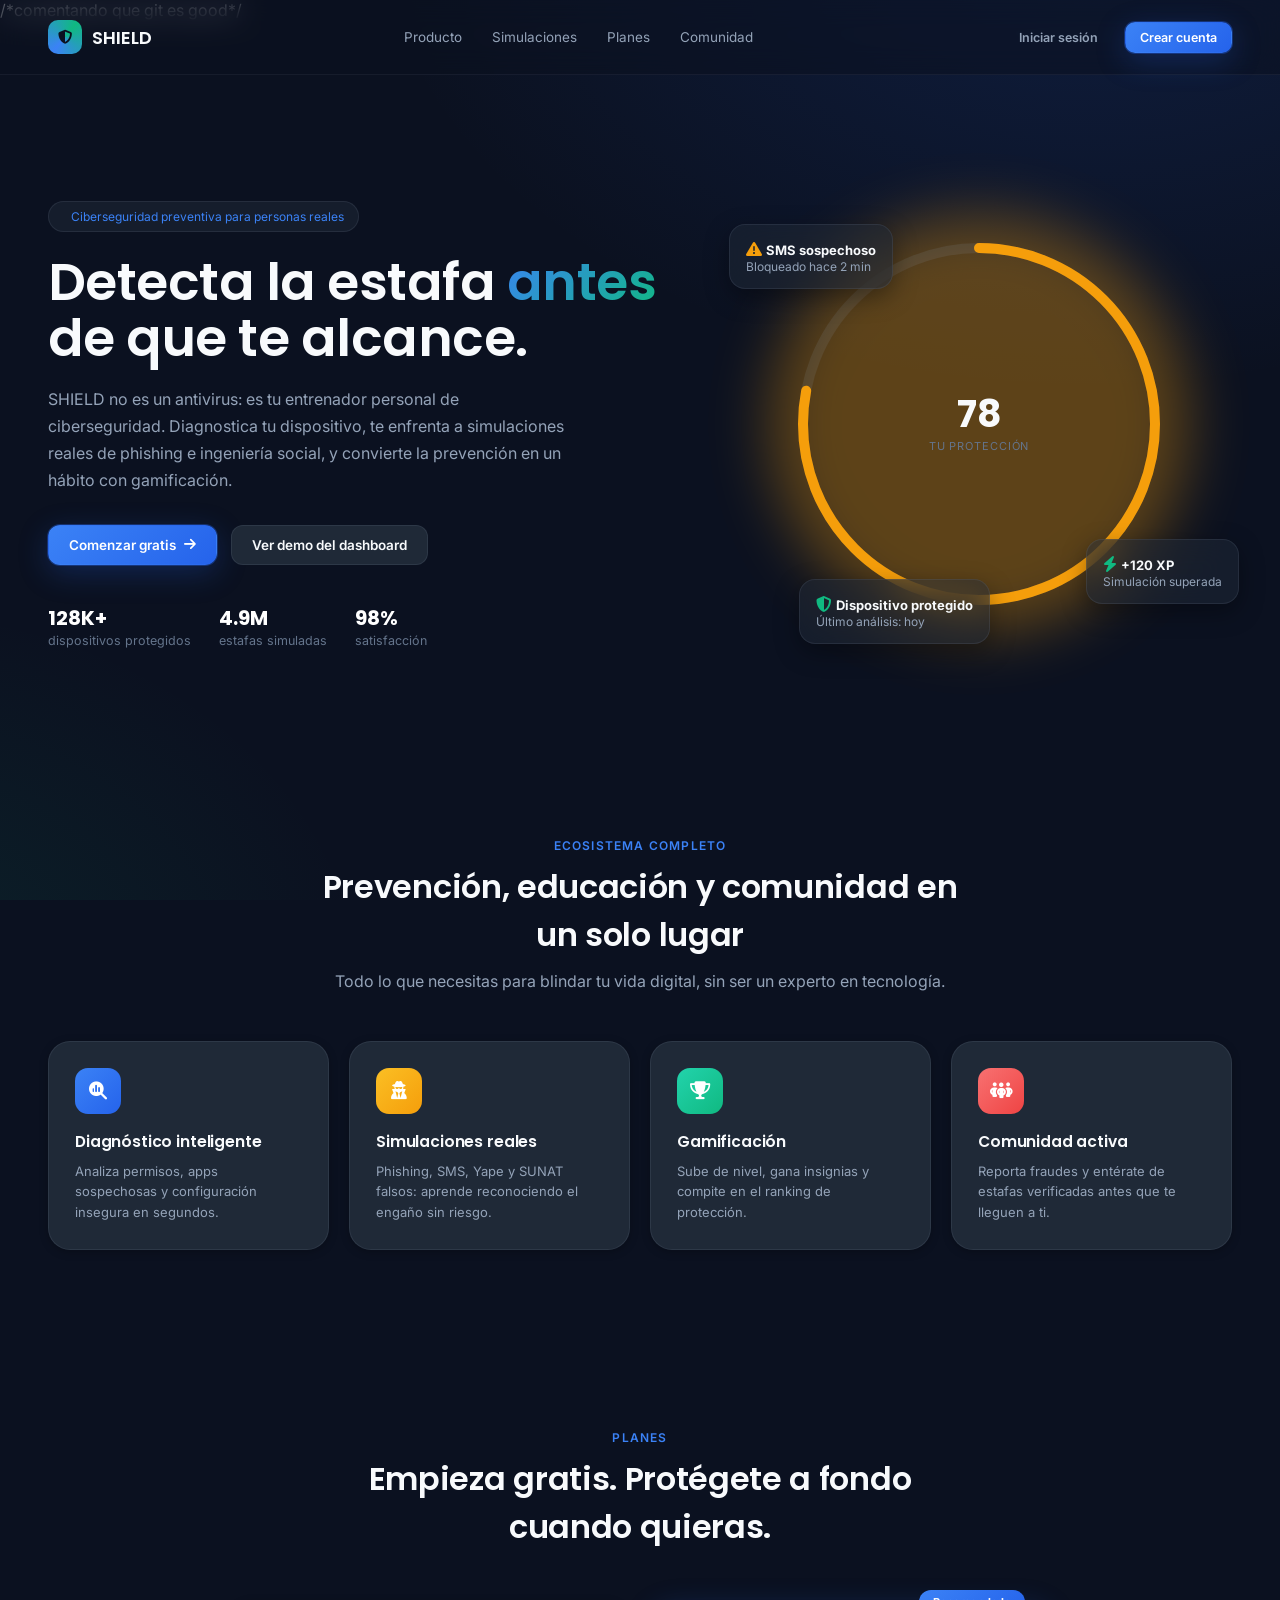
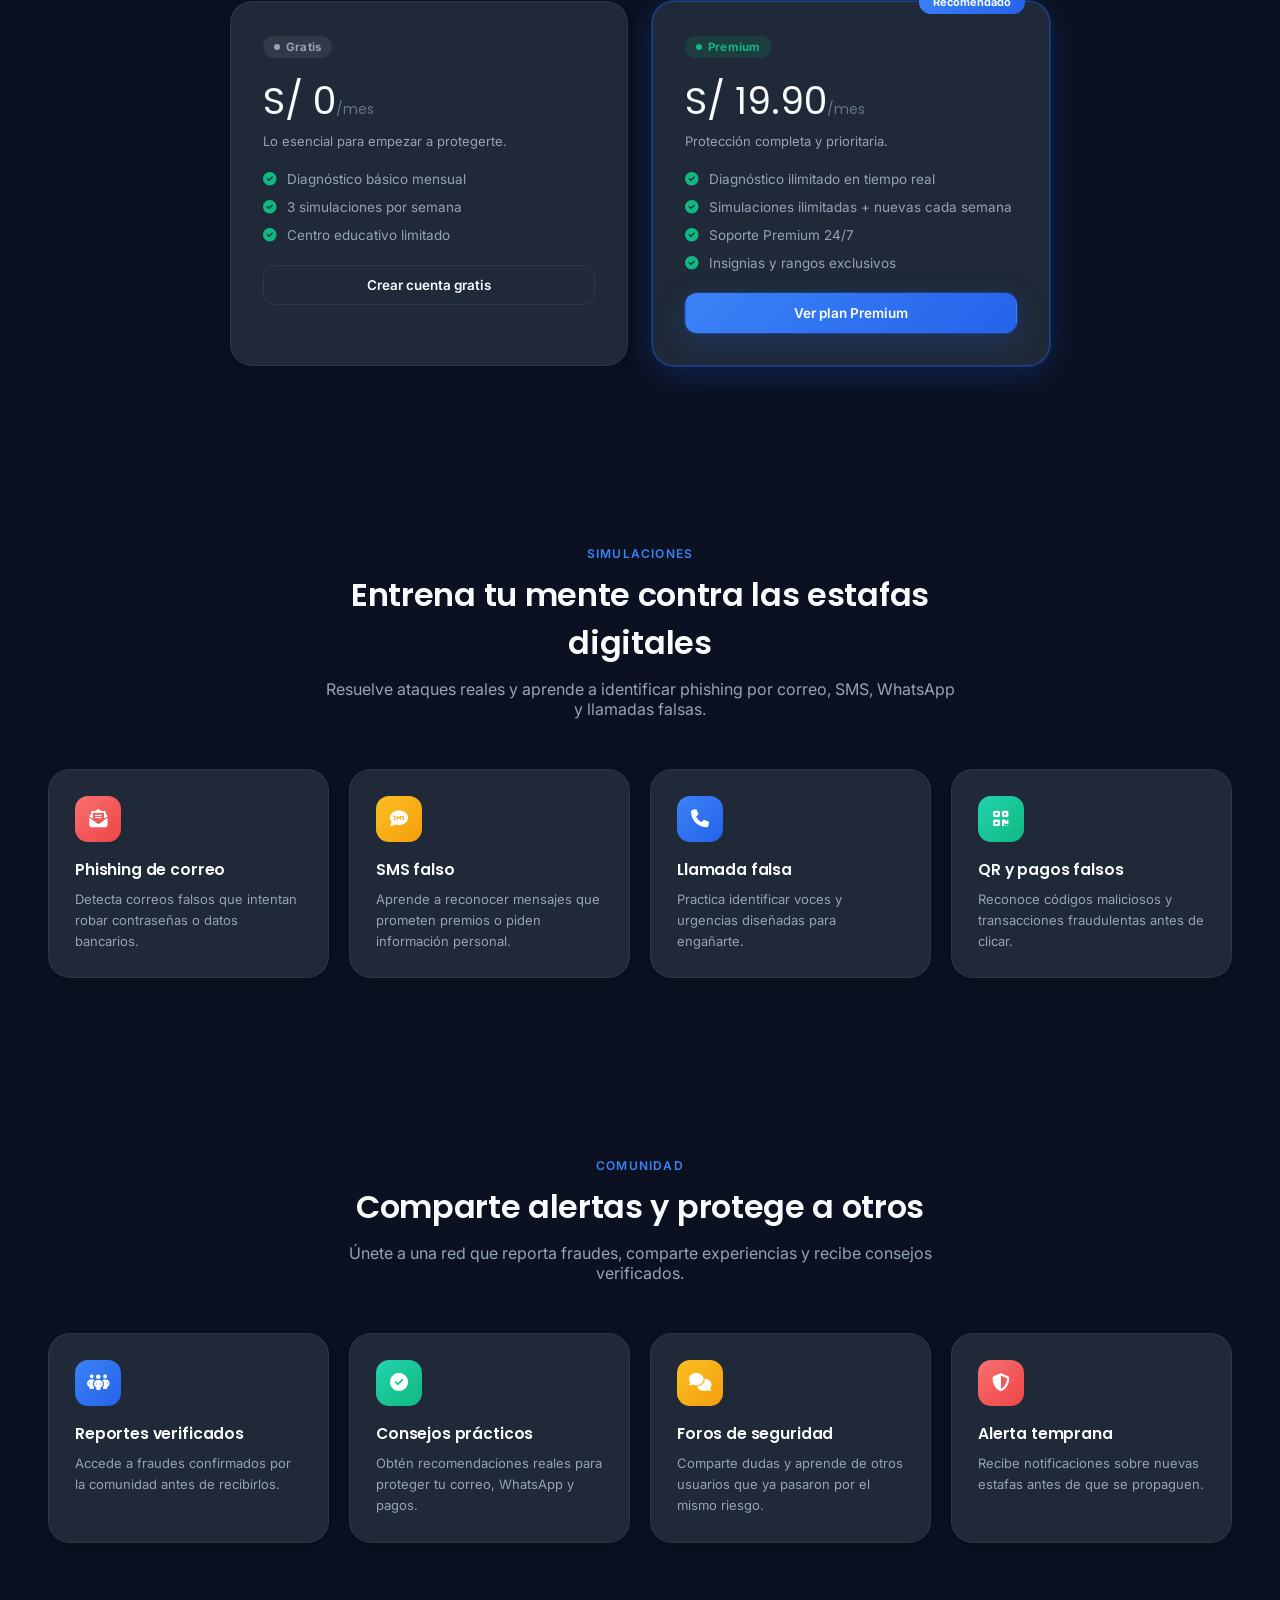
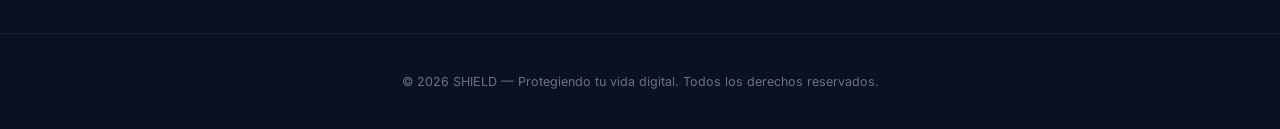
==== commit c9e664c2: "Add comment in charset meta tag Added comment about Git in the charset meta tag." ====
--- a/index.html
+++ b/index.html
@@ -1,7 +1,7 @@
 <!DOCTYPE html>
 <html lang="es">
 <head>
-<meta charset="UTF-8">
+<meta charset="UTF-8"> /*comentando que git es good*/
 <meta name="viewport" content="width=device-width, initial-scale=1.0">
 <title>SHIELD — Protegiendo tu vida digital</title>
 <link rel="preconnect" href="https://fonts.googleapis.com">
